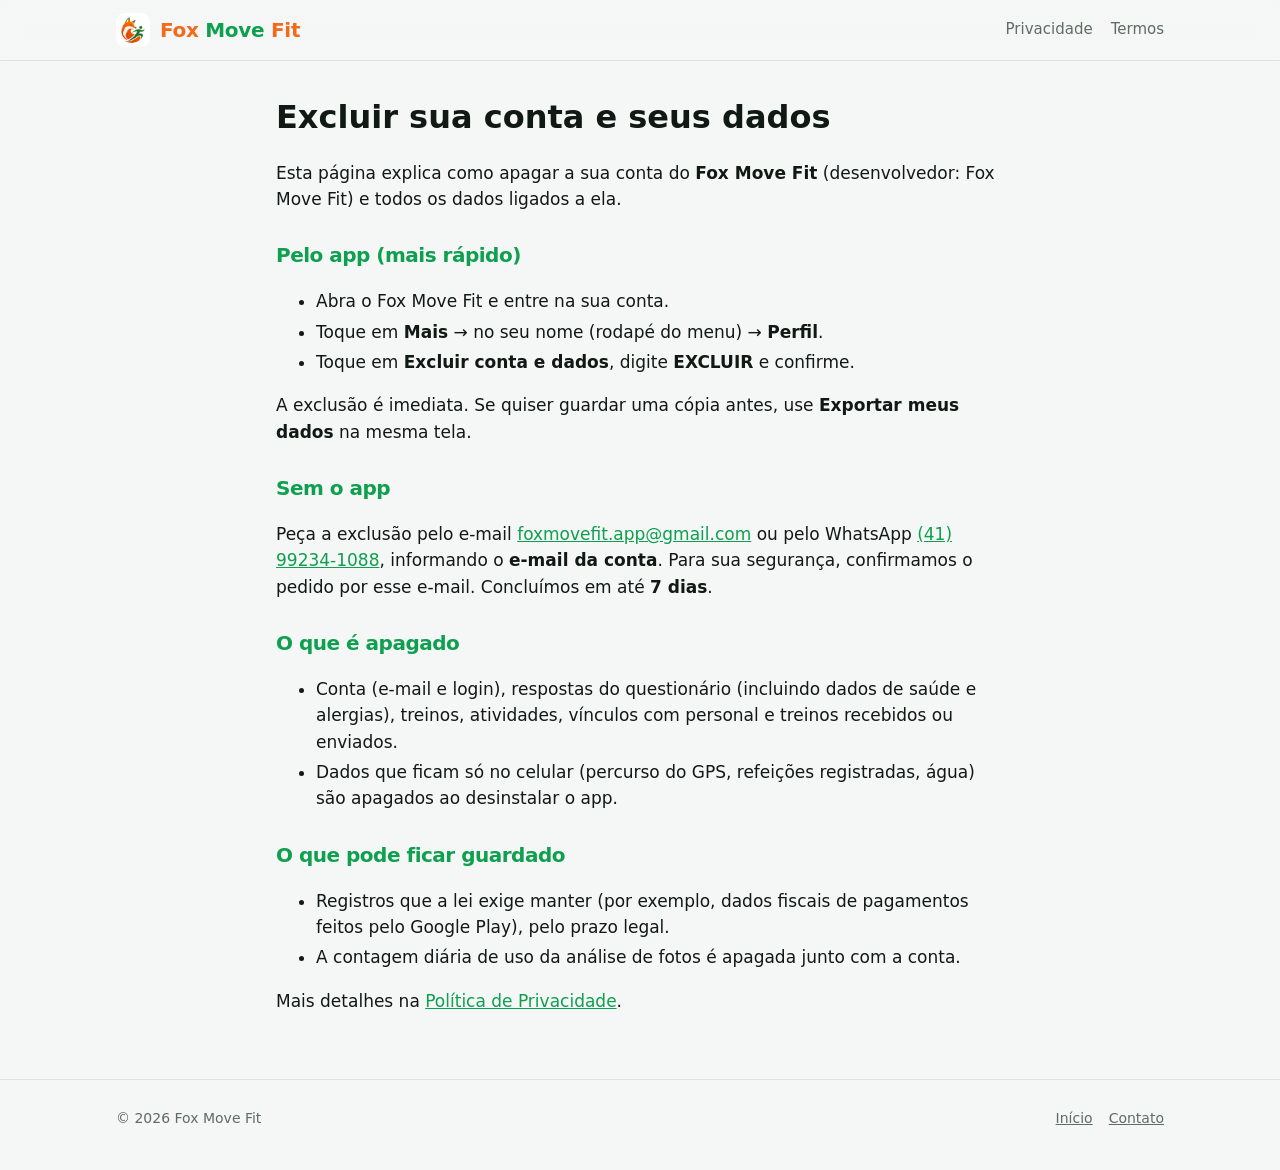
==== excluir-conta/index.html @ 61786fae "Página de exclusão de conta (exigida pela Play Store) Co-Authored-By: Claude Opus 5.5 <noreply@anthr" ====
<!doctype html>
<html lang="pt-BR"><head><meta charset="utf-8"><meta name="viewport" content="width=device-width,initial-scale=1">
<title>Fox Move Fit · Excluir conta e dados</title><link rel="icon" href="/favicon.png"><link rel="stylesheet" href="/estilo.css"></head>
<body>
<header class="top"><div class="wrap"><a class="brand" href="/"><img src="/img/icone-192.png" alt=""><span><span class="fox">Fox</span> <span class="move">Move</span> <span class="fit">Fit</span></span></a>
<nav class="links"><a href="/privacidade/">Privacidade</a><a href="/termos/">Termos</a></nav></div></header>
<main class="doc">
<h1>Excluir sua conta e seus dados</h1>
<p>Esta página explica como apagar a sua conta do <strong>Fox Move Fit</strong> (desenvolvedor: Fox Move Fit) e todos os dados ligados a ela.</p>

<h2>Pelo app (mais rápido)</h2>
<ul>
<li>Abra o Fox Move Fit e entre na sua conta.</li>
<li>Toque em <strong>Mais</strong> → no seu nome (rodapé do menu) → <strong>Perfil</strong>.</li>
<li>Toque em <strong>Excluir conta e dados</strong>, digite <strong>EXCLUIR</strong> e confirme.</li>
</ul>
<p>A exclusão é imediata. Se quiser guardar uma cópia antes, use <strong>Exportar meus dados</strong> na mesma tela.</p>

<h2>Sem o app</h2>
<p>Peça a exclusão pelo e-mail <a href="mailto:foxmovefit.app@gmail.com?subject=Excluir%20minha%20conta">foxmovefit.app@gmail.com</a>
ou pelo WhatsApp <a href="https://wa.me/5541992341088?text=Quero%20excluir%20minha%20conta%20do%20Fox%20Move%20Fit" target="_blank" rel="noopener">(41) 99234-1088</a>,
informando o <strong>e-mail da conta</strong>. Para sua segurança, confirmamos o pedido por esse e-mail. Concluímos em até <strong>7 dias</strong>.</p>

<h2>O que é apagado</h2>
<ul>
<li>Conta (e-mail e login), respostas do questionário (incluindo dados de saúde e alergias), treinos, atividades, vínculos com personal e treinos recebidos ou enviados.</li>
<li>Dados que ficam só no celular (percurso do GPS, refeições registradas, água) são apagados ao desinstalar o app.</li>
</ul>

<h2>O que pode ficar guardado</h2>
<ul>
<li>Registros que a lei exige manter (por exemplo, dados fiscais de pagamentos feitos pelo Google Play), pelo prazo legal.</li>
<li>A contagem diária de uso da análise de fotos é apagada junto com a conta.</li>
</ul>
<p>Mais detalhes na <a href="/privacidade/">Política de Privacidade</a>.</p>
</main>
<footer><div class="wrap"><span>© 2026 Fox Move Fit</span><span class="links"><a href="/">Início</a><a href="mailto:foxmovefit.app@gmail.com">Contato</a></span></div></footer>
</body></html>
---- estilo.css ----
:root {
  --bg: #f5f7f6; --surface: #ffffff; --line: #dde3e0; --text: #111915; --muted: #5f6b65;
  --green: #0e9f4f; --orange: #f26a1b; --on-orange: #ffffff; --soft: #fff1e6;
}
@media (prefers-color-scheme: dark) {
  :root { --bg: #0b0d0c; --surface: #151817; --line: #2a2f2d; --text: #f3f5f4; --muted: #9da5a1;
    --green: #41ee92; --orange: #ff8a3d; --on-orange: #1a0d03; --soft: #1d1611; }
}
* { box-sizing: border-box; }
html { scroll-behavior: smooth; }
body { margin: 0; background: var(--bg); color: var(--text); font: 17px/1.55 system-ui, -apple-system, "Segoe UI", Roboto, sans-serif; }
a { color: var(--green); }
img { max-width: 100%; display: block; }
.wrap { max-width: 1080px; margin: 0 auto; padding: 0 16px; }

header.top { position: sticky; top: 0; z-index: 5; background: color-mix(in srgb, var(--bg) 88%, transparent); backdrop-filter: blur(8px); border-bottom: 1px solid var(--line); }
header.top .wrap { display: flex; align-items: center; gap: 12px; height: 60px; }
.brand { display: flex; align-items: center; gap: 10px; text-decoration: none; color: var(--text); font-weight: 900; font-size: 20px; letter-spacing: -.3px; }
.brand img { width: 34px; height: 34px; border-radius: 9px; background: #fff; }
.brand .fox, .brand .fit { color: var(--orange); } .brand .move { color: var(--green); }
nav.links { margin-left: auto; display: flex; gap: 18px; font-size: 15px; }
nav.links a { color: var(--muted); text-decoration: none; }
nav.links a:hover { color: var(--text); }
@media (max-width: 640px) { nav.links .opt { display: none; } }

.btn { display: inline-flex; align-items: center; gap: 8px; padding: 14px 22px; border-radius: 14px; font-weight: 800; text-decoration: none; }
.btn.primary { background: var(--orange); color: var(--on-orange); }
.btn.ghost { border: 1px solid var(--line); color: var(--text); }

.hero { padding: 56px 0 40px; }
.hero .wrap { display: grid; grid-template-columns: 1.1fr .9fr; gap: 32px; align-items: center; }
.hero h1 { font-size: clamp(34px, 6vw, 56px); line-height: 1.05; margin: 0 0 16px; letter-spacing: -1px; }
.hero h1 em { font-style: normal; color: var(--green); }
.hero p.lead { color: var(--muted); font-size: 19px; margin: 0 0 24px; }
.hero .ctas { display: flex; flex-wrap: wrap; gap: 12px; }
.hero .note { margin-top: 12px; font-size: 13px; color: var(--muted); }
.hero .art { position: relative; }
.hero .art .fox { width: 70%; margin: 0 auto; border-radius: 28px; background: #fff; padding: 18px; box-shadow: 0 20px 60px rgba(242,106,27,.18); }
@media (max-width: 800px) { .hero .wrap { grid-template-columns: 1fr; } .hero .art { order: -1; } .hero .art .fox { width: 46%; } }

section { padding: 48px 0; }
h2 { font-size: clamp(26px, 4vw, 36px); margin: 0 0 8px; letter-spacing: -.5px; }
.sub { color: var(--muted); margin: 0 0 28px; }
.grid { display: grid; grid-template-columns: repeat(3, 1fr); gap: 14px; }
@media (max-width: 860px) { .grid { grid-template-columns: repeat(2, 1fr); } }
@media (max-width: 560px) { .grid { grid-template-columns: 1fr; } }
.card { background: var(--surface); border: 1px solid var(--line); border-radius: 18px; padding: 20px; }
.card .ico { font-size: 26px; }
.card h3 { margin: 8px 0 4px; font-size: 18px; }
.card p { margin: 0; color: var(--muted); font-size: 15px; }

.shots { display: grid; grid-template-columns: repeat(4, 1fr); gap: 14px; }
.shots img { border-radius: 22px; border: 1px solid var(--line); box-shadow: 0 10px 30px rgba(0,0,0,.08); }
@media (max-width: 760px) { .shots { grid-template-columns: repeat(4, 70%); overflow-x: auto; scroll-snap-type: x mandatory; padding-bottom: 8px; } .shots img { scroll-snap-align: start; } }

.band { background: var(--soft); border-top: 1px solid var(--line); border-bottom: 1px solid var(--line); }
.band .wrap { display: grid; grid-template-columns: 1fr 1fr; gap: 28px; align-items: center; }
@media (max-width: 760px) { .band .wrap { grid-template-columns: 1fr; } }
.big { font-size: 44px; font-weight: 900; color: var(--orange); line-height: 1; }
ul.ticks { list-style: none; padding: 0; margin: 0; }
ul.ticks li { padding: 6px 0 6px 28px; position: relative; }
ul.ticks li::before { content: "✓"; position: absolute; left: 0; color: var(--green); font-weight: 900; }

details { background: var(--surface); border: 1px solid var(--line); border-radius: 14px; padding: 14px 18px; margin-bottom: 10px; }
details summary { font-weight: 700; cursor: pointer; }
details p { color: var(--muted); margin: 10px 0 0; }

footer { border-top: 1px solid var(--line); padding: 28px 0 40px; color: var(--muted); font-size: 14px; }
footer .wrap { display: flex; flex-wrap: wrap; gap: 12px 24px; align-items: center; }
footer .links { display: flex; flex-wrap: wrap; gap: 16px; margin-left: auto; }
footer a { color: var(--muted); }

/* Páginas de texto (privacidade, termos) */
.doc { max-width: 760px; margin: 0 auto; padding: 32px 16px 48px; }
.doc h1 { font-size: 32px; margin: 0 0 4px; }
.doc h2 { font-size: 20px; margin: 28px 0 8px; color: var(--green); }
.doc li { margin: 4px 0; }
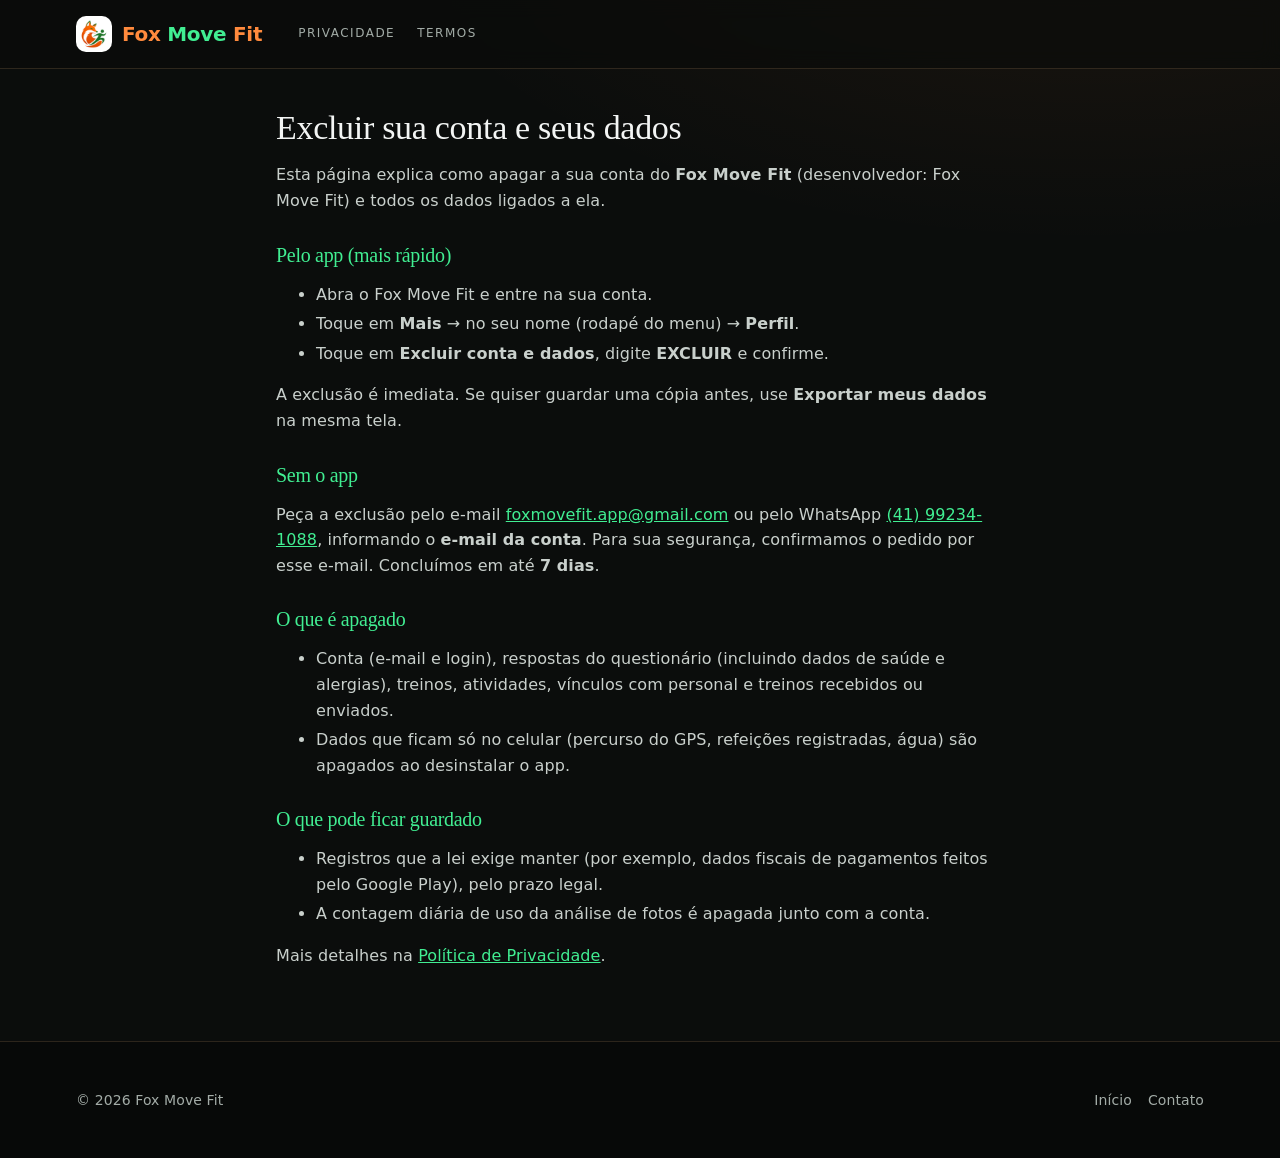
==== commit 963ad58b: "Versão no link do CSS para evitar cache antigo Co-Authored-By: Claude Opus 5.5 <noreply@anthropic.co" ====
--- a/excluir-conta/index.html
+++ b/excluir-conta/index.html
@@ -1,6 +1,6 @@
 <!doctype html>
 <html lang="pt-BR"><head><meta charset="utf-8"><meta name="viewport" content="width=device-width,initial-scale=1">
-<title>Fox Move Fit · Excluir conta e dados</title><link rel="icon" href="/favicon.png"><link rel="stylesheet" href="/estilo.css"></head>
+<title>Fox Move Fit · Excluir conta e dados</title><link rel="icon" href="/favicon.png"><link rel="stylesheet" href="/estilo.css?v=202611101858"></head>
 <body>
 <header class="top"><div class="wrap"><a class="brand" href="/"><img src="/img/icone-192.png" alt=""><span><span class="fox">Fox</span> <span class="move">Move</span> <span class="fit">Fit</span></span></a>
 <nav class="links"><a href="/privacidade/">Privacidade</a><a href="/termos/">Termos</a></nav></div></header>
--- a/estilo.css
+++ b/estilo.css
@@ -1,77 +1,231 @@
+/* Fox Move Fit — site escuro com o laranja da raposa (ação) e o verde (progresso). */
 :root {
-  --bg: #f5f7f6; --surface: #ffffff; --line: #dde3e0; --text: #111915; --muted: #5f6b65;
-  --green: #0e9f4f; --orange: #f26a1b; --on-orange: #ffffff; --soft: #fff1e6;
-}
-@media (prefers-color-scheme: dark) {
-  :root { --bg: #0b0d0c; --surface: #151817; --line: #2a2f2d; --text: #f3f5f4; --muted: #9da5a1;
-    --green: #41ee92; --orange: #ff8a3d; --on-orange: #1a0d03; --soft: #1d1611; }
+  --bg: #0b0d0c; --bg2: #111513; --surface: #161a18; --surface2: #1d2220; --line: #2a302d;
+  --text: #f3f5f4; --muted: #a3aca7; --orange: #ff8a3d; --orange2: #f26a1b; --green: #41ee92; --green2: #0e9f4f;
 }
 * { box-sizing: border-box; }
 html { scroll-behavior: smooth; }
-body { margin: 0; background: var(--bg); color: var(--text); font: 17px/1.55 system-ui, -apple-system, "Segoe UI", Roboto, sans-serif; }
+html, body { overflow-x: clip; }
+body { margin: 0; background: var(--bg); color: var(--text); font: 16px/1.6 "Poppins", system-ui, -apple-system, "Segoe UI", Roboto, sans-serif; }
 a { color: var(--green); }
 img { max-width: 100%; display: block; }
-.wrap { max-width: 1080px; margin: 0 auto; padding: 0 16px; }
-
-header.top { position: sticky; top: 0; z-index: 5; background: color-mix(in srgb, var(--bg) 88%, transparent); backdrop-filter: blur(8px); border-bottom: 1px solid var(--line); }
-header.top .wrap { display: flex; align-items: center; gap: 12px; height: 60px; }
-.brand { display: flex; align-items: center; gap: 10px; text-decoration: none; color: var(--text); font-weight: 900; font-size: 20px; letter-spacing: -.3px; }
-.brand img { width: 34px; height: 34px; border-radius: 9px; background: #fff; }
+.wrap { max-width: 1160px; margin: 0 auto; padding: 0 16px; }
+.eyebrow { color: var(--green); font-size: 12px; font-weight: 700; letter-spacing: 2.5px; text-transform: uppercase; }
+.accent { background: linear-gradient(90deg, var(--orange), #ffb36b); -webkit-background-clip: text; background-clip: text; color: transparent; }
+.green { color: var(--green); }
+h1, h2, h3 { line-height: 1.1; margin: 0; letter-spacing: -.5px; }
+h2 { font-size: clamp(26px, 4vw, 38px); font-weight: 800; }
+.sub { color: var(--muted); margin: 8px 0 0; }
+
+/* Cabeçalho */
+header.top { position: sticky; top: 0; z-index: 10; background: rgba(11, 13, 12, .82); backdrop-filter: blur(10px); border-bottom: 1px solid rgba(255,255,255,.06); }
+header.top .wrap { display: flex; align-items: center; gap: 24px; height: 68px; }
+.brand { display: flex; align-items: center; gap: 10px; text-decoration: none; color: var(--text); font-weight: 800; font-size: 20px; letter-spacing: -.3px; }
+.brand img { width: 36px; height: 36px; border-radius: 10px; background: #fff; }
 .brand .fox, .brand .fit { color: var(--orange); } .brand .move { color: var(--green); }
-nav.links { margin-left: auto; display: flex; gap: 18px; font-size: 15px; }
+nav.links { display: flex; gap: 22px; font-size: 14px; margin-left: 12px; }
 nav.links a { color: var(--muted); text-decoration: none; }
 nav.links a:hover { color: var(--text); }
-@media (max-width: 640px) { nav.links .opt { display: none; } }
-
-.btn { display: inline-flex; align-items: center; gap: 8px; padding: 14px 22px; border-radius: 14px; font-weight: 800; text-decoration: none; }
-.btn.primary { background: var(--orange); color: var(--on-orange); }
-.btn.ghost { border: 1px solid var(--line); color: var(--text); }
-
-.hero { padding: 56px 0 40px; }
-.hero .wrap { display: grid; grid-template-columns: 1.1fr .9fr; gap: 32px; align-items: center; }
-.hero h1 { font-size: clamp(34px, 6vw, 56px); line-height: 1.05; margin: 0 0 16px; letter-spacing: -1px; }
-.hero h1 em { font-style: normal; color: var(--green); }
-.hero p.lead { color: var(--muted); font-size: 19px; margin: 0 0 24px; }
+header.top .cta { margin-left: auto; }
+@media (max-width: 820px) { nav.links { display: none; } }
+
+/* Botões */
+.btn { display: inline-flex; align-items: center; gap: 8px; padding: 13px 22px; border-radius: 12px; font-weight: 700; font-size: 15px; text-decoration: none; transition: transform .15s, filter .15s; }
+.btn:hover { transform: translateY(-1px); filter: brightness(1.06); }
+.btn.primary { background: linear-gradient(135deg, var(--orange), var(--orange2)); color: #1a0d03; box-shadow: 0 10px 30px rgba(255, 138, 61, .25); }
+.btn.ghost { border: 1px solid var(--line); color: var(--text); background: rgba(255,255,255,.03); }
+.btn.small { padding: 9px 16px; font-size: 14px; }
+
+/* Topo com foto */
+.hero { position: relative; min-height: 640px; display: flex; align-items: center; overflow: hidden; }
+.hero .bg { position: absolute; inset: 0; background: url(/img/hero.webp) center 30% / cover no-repeat; }
+.hero .bg::after { content: ""; position: absolute; inset: 0; background: linear-gradient(90deg, rgba(11,13,12,.97) 0%, rgba(11,13,12,.85) 40%, rgba(11,13,12,.35) 75%, rgba(11,13,12,.6) 100%), linear-gradient(0deg, var(--bg) 0%, transparent 30%); }
+.hero .wrap { position: relative; display: grid; grid-template-columns: 1.25fr .75fr; gap: 32px; align-items: center; padding: 72px 16px; }
+.hero h1 { font-size: clamp(40px, 6.4vw, 72px); font-weight: 800; letter-spacing: -1.5px; margin: 14px 0 18px; }
+.hero p.lead { color: #c9d0cc; font-size: 18px; max-width: 520px; margin: 0 0 28px; }
 .hero .ctas { display: flex; flex-wrap: wrap; gap: 12px; }
-.hero .note { margin-top: 12px; font-size: 13px; color: var(--muted); }
-.hero .art { position: relative; }
-.hero .art .fox { width: 70%; margin: 0 auto; border-radius: 28px; background: #fff; padding: 18px; box-shadow: 0 20px 60px rgba(242,106,27,.18); }
-@media (max-width: 800px) { .hero .wrap { grid-template-columns: 1fr; } .hero .art { order: -1; } .hero .art .fox { width: 46%; } }
-
-section { padding: 48px 0; }
-h2 { font-size: clamp(26px, 4vw, 36px); margin: 0 0 8px; letter-spacing: -.5px; }
-.sub { color: var(--muted); margin: 0 0 28px; }
-.grid { display: grid; grid-template-columns: repeat(3, 1fr); gap: 14px; }
-@media (max-width: 860px) { .grid { grid-template-columns: repeat(2, 1fr); } }
-@media (max-width: 560px) { .grid { grid-template-columns: 1fr; } }
-.card { background: var(--surface); border: 1px solid var(--line); border-radius: 18px; padding: 20px; }
-.card .ico { font-size: 26px; }
-.card h3 { margin: 8px 0 4px; font-size: 18px; }
-.card p { margin: 0; color: var(--muted); font-size: 15px; }
-
-.shots { display: grid; grid-template-columns: repeat(4, 1fr); gap: 14px; }
-.shots img { border-radius: 22px; border: 1px solid var(--line); box-shadow: 0 10px 30px rgba(0,0,0,.08); }
-@media (max-width: 760px) { .shots { grid-template-columns: repeat(4, 70%); overflow-x: auto; scroll-snap-type: x mandatory; padding-bottom: 8px; } .shots img { scroll-snap-align: start; } }
-
-.band { background: var(--soft); border-top: 1px solid var(--line); border-bottom: 1px solid var(--line); }
-.band .wrap { display: grid; grid-template-columns: 1fr 1fr; gap: 28px; align-items: center; }
-@media (max-width: 760px) { .band .wrap { grid-template-columns: 1fr; } }
-.big { font-size: 44px; font-weight: 900; color: var(--orange); line-height: 1; }
-ul.ticks { list-style: none; padding: 0; margin: 0; }
-ul.ticks li { padding: 6px 0 6px 28px; position: relative; }
-ul.ticks li::before { content: "✓"; position: absolute; left: 0; color: var(--green); font-weight: 900; }
-
-details { background: var(--surface); border: 1px solid var(--line); border-radius: 14px; padding: 14px 18px; margin-bottom: 10px; }
-details summary { font-weight: 700; cursor: pointer; }
+.stats { display: flex; flex-wrap: wrap; gap: 32px; margin-top: 40px; }
+.stats b { display: block; font-size: 28px; font-weight: 800; }
+.stats span { color: var(--muted); font-size: 13px; }
+.pillars { display: grid; gap: 22px; justify-self: end; }
+.pillar { display: flex; gap: 14px; align-items: center; }
+.pillar i { width: 46px; height: 46px; border-radius: 14px; display: grid; place-items: center; font-style: normal; font-size: 22px; background: rgba(65, 238, 146, .1); border: 1px solid rgba(65, 238, 146, .25); }
+.pillar b { display: block; letter-spacing: 1.5px; font-size: 14px; }
+.pillar span { color: var(--muted); font-size: 13px; }
+@media (max-width: 860px) { .hero .wrap { grid-template-columns: 1fr; } .pillars { justify-self: start; grid-template-columns: repeat(3, auto); gap: 18px; } .pillar i { width: 40px; height: 40px; } .hero { min-height: 0; } }
+@media (max-width: 520px) { .pillars { grid-template-columns: 1fr; } }
+
+section { padding: 72px 0; }
+.head { display: flex; align-items: end; justify-content: space-between; gap: 16px; margin-bottom: 28px; }
+.head a { color: var(--green); text-decoration: none; font-weight: 600; font-size: 14px; white-space: nowrap; }
+
+/* Programas */
+.programs { display: grid; grid-template-columns: repeat(4, 1fr); gap: 16px; }
+@media (max-width: 960px) { .programs { grid-template-columns: repeat(2, 1fr); } }
+@media (max-width: 520px) { .programs { grid-template-columns: 1fr; } }
+.program { position: relative; border-radius: 20px; overflow: hidden; min-height: 300px; display: flex; flex-direction: column; justify-content: space-between; padding: 20px; border: 1px solid var(--line); background: var(--surface) center / cover no-repeat; isolation: isolate; }
+.program::before { content: ""; position: absolute; inset: 0; z-index: -1; background: linear-gradient(180deg, rgba(11,13,12,.92) 0%, rgba(11,13,12,.55) 45%, rgba(11,13,12,.15) 100%); }
+.program .ico { font-size: 24px; }
+.program h3 { font-size: 21px; margin-top: 8px; }
+.program p { color: #c9d0cc; font-size: 13px; margin: 6px 0 0; max-width: 220px; }
+.program .tag { align-self: flex-start; font-size: 12px; font-weight: 700; padding: 6px 12px; border-radius: 999px; background: rgba(0,0,0,.55); border: 1px solid rgba(255,255,255,.18); color: var(--text); }
+
+/* Objetivos */
+.goals { background: var(--bg2); border-top: 1px solid var(--line); border-bottom: 1px solid var(--line); }
+.goal-row { display: grid; grid-template-columns: repeat(8, 1fr); gap: 12px; }
+@media (max-width: 860px) { .goal-row { grid-template-columns: repeat(4, 1fr); } }
+.goal { text-align: center; font-size: 13px; color: var(--muted); }
+.goal i { display: grid; place-items: center; width: 64px; height: 64px; margin: 0 auto 8px; border-radius: 50%; font-style: normal; font-size: 26px; background: var(--surface); border: 1px solid var(--line); }
+
+/* App */
+.app .wrap { display: grid; grid-template-columns: 1fr 1fr; gap: 48px; align-items: center; }
+@media (max-width: 860px) { .app .wrap { grid-template-columns: 1fr; } }
+.phones { position: relative; height: 560px; }
+.phone { position: absolute; width: 250px; border-radius: 34px; padding: 9px; background: #050606; border: 1px solid #2f3633; box-shadow: 0 30px 80px rgba(0,0,0,.55); }
+.phone img { border-radius: 26px; }
+.phone.a { left: 4%; top: 0; transform: rotate(-6deg); }
+.phone.b { left: 42%; top: 70px; transform: rotate(5deg); }
+.glow { position: absolute; width: min(380px, 90%); aspect-ratio: 1; left: 15%; top: 90px; border-radius: 50%; background: radial-gradient(circle, rgba(65,238,146,.22), transparent 65%); filter: blur(10px); }
+@media (max-width: 520px) { .phones { height: 430px; } .phone { width: 190px; } .phone.b { left: 38%; } }
+.features { display: grid; grid-template-columns: repeat(2, 1fr); gap: 14px; margin: 26px 0; }
+.feature { display: flex; gap: 12px; align-items: flex-start; font-size: 14px; color: var(--muted); }
+.feature b { color: var(--text); display: block; font-size: 15px; }
+.feature i { font-style: normal; font-size: 20px; }
+.store { display: inline-flex; align-items: center; gap: 12px; padding: 10px 18px; border-radius: 12px; border: 1px solid var(--line); background: #000; color: var(--text); text-decoration: none; }
+.store small { display: block; font-size: 11px; color: var(--muted); }
+.store b { font-size: 17px; }
+
+/* Receitas */
+.recipes { display: grid; grid-template-columns: repeat(4, 1fr); gap: 14px; }
+@media (max-width: 760px) { .recipes { grid-template-columns: repeat(2, 1fr); } }
+.recipe { border-radius: 18px; overflow: hidden; border: 1px solid var(--line); background: var(--surface); }
+.recipe img { aspect-ratio: 1; object-fit: cover; width: 100%; }
+.recipe span { display: block; padding: 10px 14px; font-size: 14px; font-weight: 600; }
+
+/* Personal */
+.band { background: radial-gradient(800px 300px at 80% 0%, rgba(255,138,61,.14), transparent), var(--bg2); border-top: 1px solid var(--line); border-bottom: 1px solid var(--line); }
+.band .wrap { display: grid; grid-template-columns: 1.1fr .9fr; gap: 32px; align-items: center; }
+@media (max-width: 860px) { .band .wrap { grid-template-columns: 1fr; } }
+.big { font-size: 64px; font-weight: 800; line-height: 1; }
+.card { background: var(--surface); border: 1px solid var(--line); border-radius: 20px; padding: 26px; }
+ul.ticks { list-style: none; padding: 0; margin: 18px 0 0; }
+ul.ticks li { padding: 6px 0 6px 30px; position: relative; color: #c9d0cc; }
+ul.ticks li::before { content: "✓"; position: absolute; left: 0; color: var(--green); font-weight: 800; }
+
+/* Como funciona */
+.steps { display: grid; grid-template-columns: repeat(3, 1fr); gap: 16px; counter-reset: s; }
+@media (max-width: 760px) { .steps { grid-template-columns: 1fr; } }
+.step { background: var(--surface); border: 1px solid var(--line); border-radius: 20px; padding: 24px; }
+.step::before { counter-increment: s; content: counter(s); display: grid; place-items: center; width: 40px; height: 40px; border-radius: 12px; background: rgba(255,138,61,.14); color: var(--orange); font-weight: 800; margin-bottom: 14px; }
+.step h3 { font-size: 18px; }
+.step p { color: var(--muted); margin: 6px 0 0; font-size: 14px; }
+
+/* Comunidade */
+.join { margin: 0 auto; max-width: 1160px; border-radius: 24px; overflow: hidden; display: grid; grid-template-columns: 300px 1fr; border: 1px solid var(--line); background: var(--surface); }
+.join .pic { background: url(/img/p-corrida.webp) center / cover; min-height: 200px; }
+.join .txt { padding: 32px; display: flex; flex-wrap: wrap; align-items: center; justify-content: space-between; gap: 18px; }
+@media (max-width: 760px) { .join { grid-template-columns: 1fr; margin: 0 16px; } }
+
+/* Dúvidas */
+details { background: var(--surface); border: 1px solid var(--line); border-radius: 14px; padding: 16px 20px; margin-bottom: 10px; }
+details summary { font-weight: 600; cursor: pointer; }
 details p { color: var(--muted); margin: 10px 0 0; }
 
-footer { border-top: 1px solid var(--line); padding: 28px 0 40px; color: var(--muted); font-size: 14px; }
+footer { border-top: 1px solid var(--line); padding: 44px 0; color: var(--muted); font-size: 14px; background: #080a09; }
+footer .cols { display: grid; grid-template-columns: 1.4fr 1fr 1fr 1fr; gap: 24px; }
+@media (max-width: 760px) { footer .cols { grid-template-columns: 1fr 1fr; } }
+footer h4 { color: var(--text); margin: 0 0 10px; font-size: 14px; }
+footer a { color: var(--muted); text-decoration: none; display: block; padding: 3px 0; }
+footer a:hover { color: var(--text); }
+footer .legal { margin-top: 32px; font-size: 12px; }
+
+/* Páginas de texto (privacidade, termos, excluir conta) */
+.doc { max-width: 760px; margin: 0 auto; padding: 40px 16px 56px; }
+.doc h1 { font-size: 34px; margin: 0 0 6px; }
+.doc h2 { font-size: 20px; margin: 30px 0 8px; color: var(--green); }
+.doc p, .doc li { color: #c9d0cc; }
+.doc li { margin: 4px 0; }
 footer .wrap { display: flex; flex-wrap: wrap; gap: 12px 24px; align-items: center; }
-footer .links { display: flex; flex-wrap: wrap; gap: 16px; margin-left: auto; }
-footer a { color: var(--muted); }
-
-/* Páginas de texto (privacidade, termos) */
-.doc { max-width: 760px; margin: 0 auto; padding: 32px 16px 48px; }
-.doc h1 { font-size: 32px; margin: 0 0 4px; }
-.doc h2 { font-size: 20px; margin: 28px 0 8px; color: var(--green); }
-.doc li { margin: 4px 0; }
+footer .wrap .links { display: flex; gap: 16px; margin-left: auto; }
+footer .wrap .links a { display: inline; }
+
+/* Seções lado a lado (corrida e dieta) */
+.split .wrap { display: grid; grid-template-columns: 1fr 1fr; gap: 48px; align-items: center; }
+@media (max-width: 860px) { .split .wrap { grid-template-columns: 1fr; } }
+.diet { background: var(--bg2); border-top: 1px solid var(--line); border-bottom: 1px solid var(--line); }
+.diet .recipes { grid-template-columns: repeat(2, 1fr); }
+.media.run { position: relative; }
+.media.run img { border-radius: 24px; width: 100%; aspect-ratio: 1; object-fit: cover; border: 1px solid var(--line); }
+.runcard { position: absolute; right: -12px; bottom: -24px; width: 260px; padding: 18px; border-radius: 20px; background: rgba(17,21,19,.92); border: 1px solid var(--line); backdrop-filter: blur(8px); box-shadow: 0 20px 50px rgba(0,0,0,.5); }
+@media (max-width: 520px) { .runcard { right: 8px; width: 220px; } }
+.runbig { font-size: 40px; font-weight: 800; margin-top: 4px; } .runbig small { font-size: 16px; color: var(--muted); }
+.runrow { display: flex; justify-content: space-between; margin-top: 8px; } .runrow b { display: block; } .runrow span { font-size: 11px; color: var(--muted); }
+.route { width: 100%; margin-top: 10px; }
+.macro { margin-top: 22px; padding: 20px; }
+.macrotop { display: flex; justify-content: space-between; align-items: center; } .macrotop b { font-size: 28px; } .macrotop span { color: var(--muted); }
+.pill { font-size: 12px; padding: 4px 10px; border-radius: 999px; background: rgba(65,238,146,.12); color: var(--green) !important; }
+.bars { display: grid; gap: 10px; margin-top: 14px; }
+.bars div { display: grid; grid-template-columns: 96px 1fr 52px; align-items: center; gap: 10px; font-size: 13px; color: var(--muted); }
+.bars i { height: 8px; border-radius: 99px; background: linear-gradient(90deg, var(--c) var(--v), var(--surface2) var(--v)); }
+.bars small { text-align: right; color: var(--text); }
+
+/* ===== Modo luxury: serifa elegante, linhas finas, mais respiro, brilho âmbar ===== */
+:root { --gold: #e9b27a; --line: rgba(233, 178, 122, .16); --surface: #121514; --bg2: #0e1110; }
+body { font-family: "Inter", system-ui, sans-serif; font-weight: 300; letter-spacing: .1px;
+  background: radial-gradient(1200px 600px at 85% -10%, rgba(255,138,61,.08), transparent 60%), var(--bg); }
+h1, h2, h3, .big, .runbig, .stats b, .macrotop b { font-family: "Playfair Display", Georgia, serif; font-weight: 500; letter-spacing: -.3px; }
+h2 { font-size: clamp(30px, 4.4vw, 46px); }
+.accent { font-style: italic; background: linear-gradient(90deg, #ffb36b, var(--gold) 55%, #fff1df); -webkit-background-clip: text; background-clip: text; }
+.eyebrow { color: var(--gold); font-weight: 500; letter-spacing: 4px; font-size: 11px; }
+.eyebrow::before { content: ""; display: inline-block; width: 28px; height: 1px; background: var(--gold); vertical-align: middle; margin-right: 12px; }
+section { padding: 104px 0; }
+.sub, .hero p.lead { font-weight: 300; }
+.btn { border-radius: 999px; font-weight: 500; letter-spacing: 1.5px; text-transform: uppercase; font-size: 12.5px; padding: 15px 28px; }
+.btn.primary { background: linear-gradient(135deg, #ffb36b, var(--orange2)); color: #160a02; box-shadow: 0 12px 40px rgba(255,138,61,.28); }
+.btn.ghost { border-color: rgba(233,178,122,.4); background: transparent; }
+.btn.small { padding: 10px 20px; }
+header.top { background: rgba(10,12,11,.7); border-bottom: 1px solid var(--line); }
+nav.links a { letter-spacing: 1.5px; text-transform: uppercase; font-size: 12px; }
+.hero { min-height: 760px; }
+.hero h1 { font-size: clamp(46px, 7vw, 86px); font-weight: 500; letter-spacing: -1px; }
+.hero .bg { transform: scale(1.04); filter: saturate(.85) contrast(1.05); }
+.hero .bg::after { background: linear-gradient(90deg, rgba(10,12,11,.98) 0%, rgba(10,12,11,.88) 42%, rgba(10,12,11,.45) 75%, rgba(10,12,11,.7) 100%), linear-gradient(0deg, var(--bg) 0%, transparent 35%); }
+.stats { gap: 0; } .stats > div { padding: 0 28px; border-left: 1px solid var(--line); } .stats > div:first-child { padding-left: 0; border-left: 0; }
+.stats b { font-size: 38px; color: var(--gold); }
+.stats span { letter-spacing: 1px; text-transform: uppercase; font-size: 11px; }
+.pillar i { border-radius: 50%; background: transparent; border-color: rgba(233,178,122,.35); }
+.pillar b { font-weight: 500; letter-spacing: 3px; font-size: 12px; color: var(--gold); }
+.program, .recipe, .card, .step, details, .join, .runcard, .phone { border-color: var(--line); }
+.program { min-height: 360px; border-radius: 4px; }
+.program h3 { font-size: 24px; }
+.program .tag { background: transparent; border-color: rgba(233,178,122,.45); letter-spacing: 1.5px; text-transform: uppercase; font-size: 10.5px; font-weight: 500; }
+.recipe, .card, .step, details, .join { border-radius: 6px; }
+.recipe span { font-weight: 400; letter-spacing: .3px; }
+.goal i { background: transparent; border-color: rgba(233,178,122,.3); }
+.goal { letter-spacing: 1px; text-transform: uppercase; font-size: 11px; }
+.step::before { border-radius: 50%; background: transparent; border: 1px solid rgba(233,178,122,.5); color: var(--gold); font-family: "Playfair Display", serif; }
+ul.ticks li::before { content: "—"; color: var(--gold); }
+.big { font-size: 84px; }
+details summary { font-weight: 400; }
+footer { background: #070908; }
+footer h4 { letter-spacing: 2px; text-transform: uppercase; font-size: 11px; color: var(--gold); font-weight: 500; }
+.store { border-radius: 999px; border-color: rgba(233,178,122,.4); }
+
+/* Foto do topo em alta resolução (pessoa à direita, texto à esquerda) */
+.hero .bg { background-image: url(/img/hero-lux.webp); background-position: 70% center; transform: none; filter: none; }
+.hero .bg::after { background: linear-gradient(90deg, rgba(10,12,11,.92) 0%, rgba(10,12,11,.7) 38%, rgba(10,12,11,.1) 65%, rgba(10,12,11,0) 100%), linear-gradient(0deg, var(--bg) 0%, transparent 28%); }
+@media (max-width: 860px) {
+  .hero .bg { background-image: url(/img/hero-lux-m.webp); background-position: 78% center; }
+  .hero .bg::after { background: linear-gradient(0deg, rgba(10,12,11,.97) 35%, rgba(10,12,11,.55) 70%, rgba(10,12,11,.35) 100%); }
+}
+
+/* Foto limpa: os pilares saem do topo; no celular a foto aparece em cima do texto */
+.hero .pillars { display: none; }
+.hero .wrap { grid-template-columns: 1fr; }
+@media (max-width: 860px) {
+  .hero .bg { background-size: auto 340px; background-position: 72% top; background-repeat: no-repeat; background-color: var(--bg); }
+  .hero .bg::after { background: linear-gradient(180deg, rgba(10,12,11,0) 0px, rgba(10,12,11,.15) 200px, var(--bg) 340px); }
+  .hero .wrap { padding-top: 250px; }
+}
+.hero .wrap { width: 100%; }
+.hero .wrap > div:first-child { max-width: 600px; }
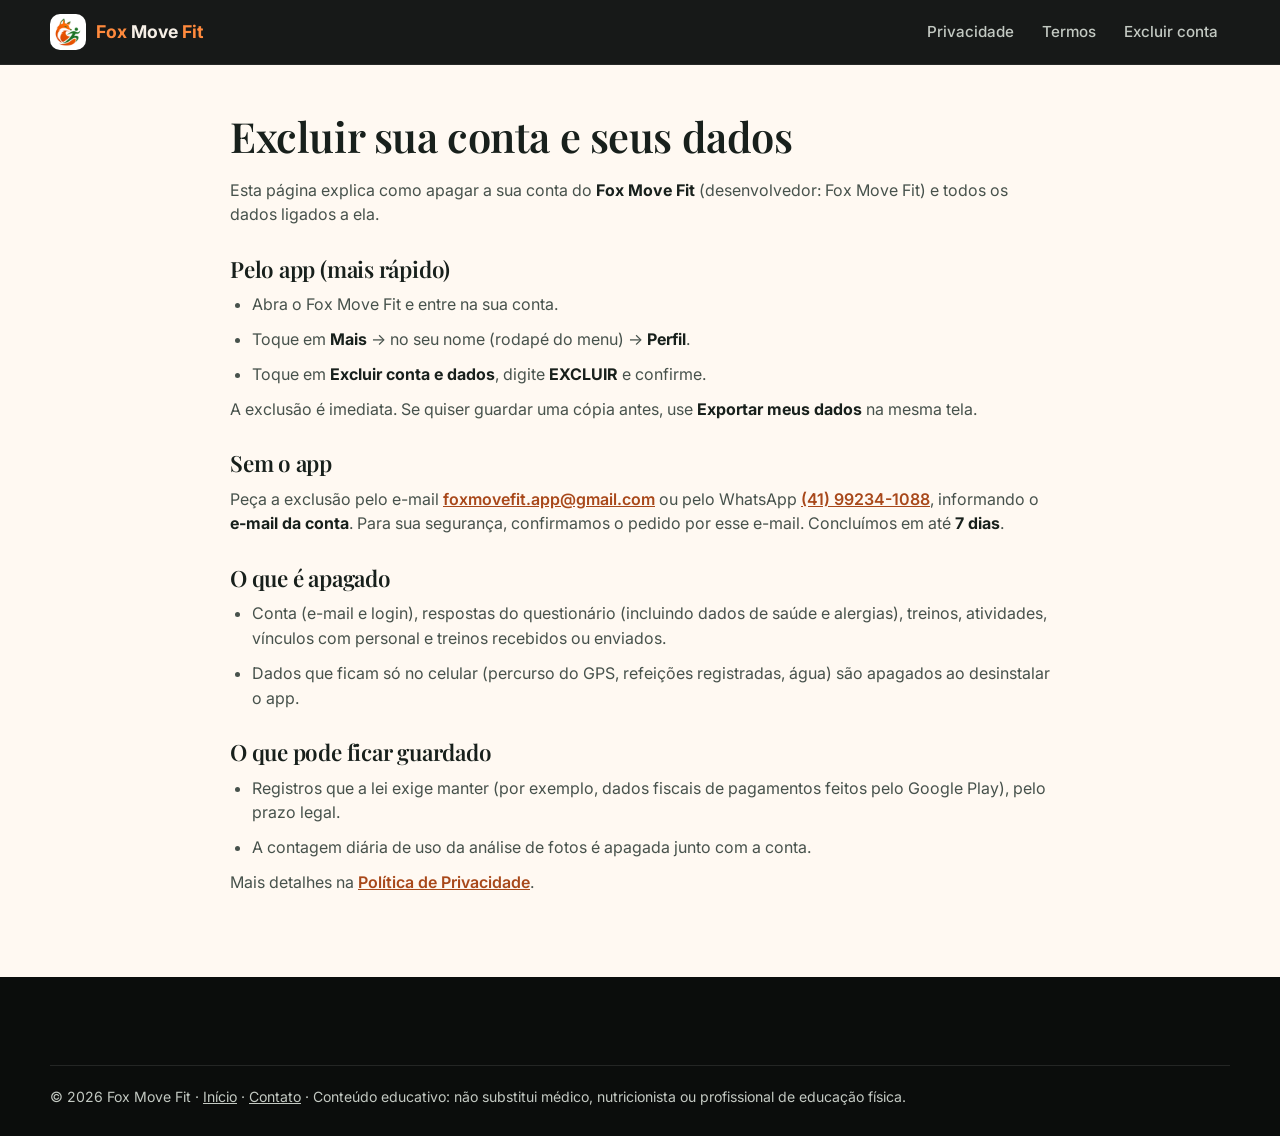
==== commit fc94736b: "Nova landing: seções claras e escuras, lista de espera, fotos e telas do app Co-Authored-By: Claude " ====
--- a/excluir-conta/index.html
+++ b/excluir-conta/index.html
@@ -1,10 +1,11 @@
 <!doctype html>
 <html lang="pt-BR"><head><meta charset="utf-8"><meta name="viewport" content="width=device-width,initial-scale=1">
-<title>Fox Move Fit · Excluir conta e dados</title><link rel="icon" href="/favicon.png"><link rel="stylesheet" href="/estilo.css?v=202611101858"></head>
+<title>Fox Move Fit · Excluir conta e dados</title><link rel="icon" href="/favicon.png"><link rel="preconnect" href="https://fonts.googleapis.com"><link rel="preconnect" href="https://fonts.gstatic.com" crossorigin><link href="https://fonts.googleapis.com/css2?family=Playfair+Display:wght@600&family=Inter:wght@400;600;700&display=swap" rel="stylesheet"><link rel="stylesheet" href="/estilo.css?v=202611111"></head>
 <body>
-<header class="top"><div class="wrap"><a class="brand" href="/"><img src="/img/icone-192.png" alt=""><span><span class="fox">Fox</span> <span class="move">Move</span> <span class="fit">Fit</span></span></a>
-<nav class="links"><a href="/privacidade/">Privacidade</a><a href="/termos/">Termos</a></nav></div></header>
-<main class="doc">
+<a class="skip" href="#conteudo">Pular para o conteúdo</a>
+<header class="top"><div class="wrap bar"><a class="brand" href="/" aria-label="Fox Move Fit, página inicial"><img src="/img/icone-192.png" alt="" width="36" height="36"><span><span class="fox">Fox</span> <span class="move">Move</span> <span class="fit">Fit</span></span></a>
+<nav class="links legal-links" aria-label="Documentos"><a href="/privacidade/">Privacidade</a><a href="/termos/">Termos</a><a href="/excluir-conta/">Excluir conta</a></nav></div></header>
+<main class="doc" id="conteudo">
 <h1>Excluir sua conta e seus dados</h1>
 <p>Esta página explica como apagar a sua conta do <strong>Fox Move Fit</strong> (desenvolvedor: Fox Move Fit) e todos os dados ligados a ela.</p>
 
@@ -34,5 +35,5 @@
 </ul>
 <p>Mais detalhes na <a href="/privacidade/">Política de Privacidade</a>.</p>
 </main>
-<footer><div class="wrap"><span>© 2026 Fox Move Fit</span><span class="links"><a href="/">Início</a><a href="mailto:foxmovefit.app@gmail.com">Contato</a></span></div></footer>
+<footer class="foot"><div class="wrap"><p class="legal">© 2026 Fox Move Fit · <a href="/">Início</a> · <a href="mailto:foxmovefit.app@gmail.com">Contato</a> · Conteúdo educativo: não substitui médico, nutricionista ou profissional de educação física.</p></div></footer>
 </body></html>
--- a/estilo.css
+++ b/estilo.css
@@ -1,231 +1,349 @@
-/* Fox Move Fit — site escuro com o laranja da raposa (ação) e o verde (progresso). */
+/* Fox Move Fit · site
+   Paleta: preto #0B0D0C, verde-floresta #14352B, sálvia #C9D8C4, laranja Fox #FF8A3D, creme #F5EBDD, branco quente #FFF9F2.
+   Escuro só no topo, no app, em personal, na comunidade e no rodapé; o resto alterna creme, sálvia e branco quente. */
 :root {
-  --bg: #0b0d0c; --bg2: #111513; --surface: #161a18; --surface2: #1d2220; --line: #2a302d;
-  --text: #f3f5f4; --muted: #a3aca7; --orange: #ff8a3d; --orange2: #f26a1b; --green: #41ee92; --green2: #0e9f4f;
-}
-* { box-sizing: border-box; }
-html { scroll-behavior: smooth; }
-html, body { overflow-x: clip; }
-body { margin: 0; background: var(--bg); color: var(--text); font: 16px/1.6 "Poppins", system-ui, -apple-system, "Segoe UI", Roboto, sans-serif; }
-a { color: var(--green); }
-img { max-width: 100%; display: block; }
-.wrap { max-width: 1160px; margin: 0 auto; padding: 0 16px; }
-.eyebrow { color: var(--green); font-size: 12px; font-weight: 700; letter-spacing: 2.5px; text-transform: uppercase; }
-.accent { background: linear-gradient(90deg, var(--orange), #ffb36b); -webkit-background-clip: text; background-clip: text; color: transparent; }
-.green { color: var(--green); }
-h1, h2, h3 { line-height: 1.1; margin: 0; letter-spacing: -.5px; }
-h2 { font-size: clamp(26px, 4vw, 38px); font-weight: 800; }
-.sub { color: var(--muted); margin: 8px 0 0; }
+  --black: #0b0d0c;
+  --forest: #14352b;
+  --forest-2: #1c4436;
+  --sage: #c9d8c4;
+  --orange: #ff8a3d;
+  --orange-ink: #a8481a;   /* laranja escurecido para texto sobre fundo claro (contraste AA) */
+  --cream: #f5ebdd;
+  --warm: #fff9f2;
+  --ink: #18201c;
+  --ink-2: #47524c;
+  --line: rgba(20, 53, 43, .14);
+  --on-dark: #f6efe6;
+  --on-dark-2: #c3c9c2;
+  --radius: 20px;
+  --shadow: 0 18px 40px -18px rgba(11, 13, 12, .35);
+  --serif: "Playfair Display", Georgia, "Times New Roman", serif;
+  --sans: Inter, system-ui, -apple-system, "Segoe UI", Roboto, sans-serif;
+}
+
+*, *::before, *::after { box-sizing: border-box; }
+html { scroll-behavior: smooth; -webkit-text-size-adjust: 100%; }
+body { margin: 0; font-family: var(--sans); font-size: 1rem; line-height: 1.55; color: var(--ink); background: var(--warm); overflow-x: hidden; }
+img { max-width: 100%; height: auto; display: block; }
+a { color: inherit; }
+h1, h2, h3 { margin: 0; line-height: 1.12; }
+h1, h2 { font-family: var(--serif); font-weight: 600; letter-spacing: -.01em; }
+h3 { font-size: 1.12rem; font-weight: 700; }
+p { margin: 0; }
+ul, ol { margin: 0; padding: 0; list-style: none; }
+figure { margin: 0; }
+em { font-style: italic; }
+
+.wrap { width: min(1180px, 100% - 32px); margin-inline: auto; }
+.wrap.narrow { width: min(820px, 100% - 32px); }
+
+/* Ícones (Material Symbols, os mesmos do app) */
+.ms { font-family: "Material Symbols Rounded"; font-weight: normal; font-style: normal; font-size: 22px; line-height: 1; letter-spacing: normal; text-transform: none; display: inline-block; white-space: nowrap; direction: ltr; -webkit-font-smoothing: antialiased; font-feature-settings: "liga"; overflow: hidden; flex: none; }
+
+/* Acessibilidade */
+.skip { position: absolute; left: 12px; top: -60px; z-index: 100; background: var(--orange); color: var(--black); padding: 10px 16px; border-radius: 10px; font-weight: 700; text-decoration: none; }
+.skip:focus { top: 12px; }
+:focus-visible { outline: 3px solid var(--orange); outline-offset: 3px; border-radius: 6px; }
+.sec.cream :focus-visible, .sec.sage :focus-visible, .sec.warm :focus-visible { outline-color: var(--forest); }
+.sec .commission :focus-visible { outline-color: var(--orange); }
+
+/* Botões */
+.btn { display: inline-flex; align-items: center; justify-content: center; gap: 8px; min-height: 48px; padding: 12px 22px; border-radius: 999px; font-weight: 700; font-size: 1rem; text-decoration: none; border: 2px solid transparent; transition: transform .15s ease, background-color .15s ease, border-color .15s ease; cursor: pointer; text-align: center; }
+.btn .ms { font-size: 20px; }
+.btn.primary { background: var(--orange); color: var(--black); }
+.btn.primary:hover { background: #ff9d5c; transform: translateY(-1px); }
+.btn.ghost { border-color: rgba(246, 239, 230, .4); color: var(--on-dark); }
+.btn.ghost:hover { border-color: var(--on-dark); }
+.btn.small { min-height: 44px; padding: 8px 18px; font-size: .95rem; }
+.btn.big { min-height: 54px; padding: 14px 26px; font-size: 1.05rem; }
+.btn.dark-btn { background: var(--black); color: var(--warm); }
+.btn.dark-btn:hover { background: var(--forest); }
+.btn.line-btn { border-color: var(--black); color: var(--black); }
+.btn.line-btn:hover { background: rgba(11, 13, 12, .08); }
+
+.eyebrow { font-size: .8rem; font-weight: 700; letter-spacing: .14em; text-transform: uppercase; color: var(--orange-ink); margin-bottom: 12px; }
+.sub { color: var(--ink-2); font-size: 1.08rem; margin-top: 14px; max-width: 60ch; }
+.fine { font-size: .88rem; color: var(--ink-2); }
 
 /* Cabeçalho */
-header.top { position: sticky; top: 0; z-index: 10; background: rgba(11, 13, 12, .82); backdrop-filter: blur(10px); border-bottom: 1px solid rgba(255,255,255,.06); }
-header.top .wrap { display: flex; align-items: center; gap: 24px; height: 68px; }
-.brand { display: flex; align-items: center; gap: 10px; text-decoration: none; color: var(--text); font-weight: 800; font-size: 20px; letter-spacing: -.3px; }
-.brand img { width: 36px; height: 36px; border-radius: 10px; background: #fff; }
-.brand .fox, .brand .fit { color: var(--orange); } .brand .move { color: var(--green); }
-nav.links { display: flex; gap: 22px; font-size: 14px; margin-left: 12px; }
-nav.links a { color: var(--muted); text-decoration: none; }
-nav.links a:hover { color: var(--text); }
-header.top .cta { margin-left: auto; }
-@media (max-width: 820px) { nav.links { display: none; } }
-
-/* Botões */
-.btn { display: inline-flex; align-items: center; gap: 8px; padding: 13px 22px; border-radius: 12px; font-weight: 700; font-size: 15px; text-decoration: none; transition: transform .15s, filter .15s; }
-.btn:hover { transform: translateY(-1px); filter: brightness(1.06); }
-.btn.primary { background: linear-gradient(135deg, var(--orange), var(--orange2)); color: #1a0d03; box-shadow: 0 10px 30px rgba(255, 138, 61, .25); }
-.btn.ghost { border: 1px solid var(--line); color: var(--text); background: rgba(255,255,255,.03); }
-.btn.small { padding: 9px 16px; font-size: 14px; }
-
-/* Topo com foto */
-.hero { position: relative; min-height: 640px; display: flex; align-items: center; overflow: hidden; }
-.hero .bg { position: absolute; inset: 0; background: url(/img/hero.webp) center 30% / cover no-repeat; }
-.hero .bg::after { content: ""; position: absolute; inset: 0; background: linear-gradient(90deg, rgba(11,13,12,.97) 0%, rgba(11,13,12,.85) 40%, rgba(11,13,12,.35) 75%, rgba(11,13,12,.6) 100%), linear-gradient(0deg, var(--bg) 0%, transparent 30%); }
-.hero .wrap { position: relative; display: grid; grid-template-columns: 1.25fr .75fr; gap: 32px; align-items: center; padding: 72px 16px; }
-.hero h1 { font-size: clamp(40px, 6.4vw, 72px); font-weight: 800; letter-spacing: -1.5px; margin: 14px 0 18px; }
-.hero p.lead { color: #c9d0cc; font-size: 18px; max-width: 520px; margin: 0 0 28px; }
-.hero .ctas { display: flex; flex-wrap: wrap; gap: 12px; }
-.stats { display: flex; flex-wrap: wrap; gap: 32px; margin-top: 40px; }
-.stats b { display: block; font-size: 28px; font-weight: 800; }
-.stats span { color: var(--muted); font-size: 13px; }
-.pillars { display: grid; gap: 22px; justify-self: end; }
-.pillar { display: flex; gap: 14px; align-items: center; }
-.pillar i { width: 46px; height: 46px; border-radius: 14px; display: grid; place-items: center; font-style: normal; font-size: 22px; background: rgba(65, 238, 146, .1); border: 1px solid rgba(65, 238, 146, .25); }
-.pillar b { display: block; letter-spacing: 1.5px; font-size: 14px; }
-.pillar span { color: var(--muted); font-size: 13px; }
-@media (max-width: 860px) { .hero .wrap { grid-template-columns: 1fr; } .pillars { justify-self: start; grid-template-columns: repeat(3, auto); gap: 18px; } .pillar i { width: 40px; height: 40px; } .hero { min-height: 0; } }
-@media (max-width: 520px) { .pillars { grid-template-columns: 1fr; } }
-
-section { padding: 72px 0; }
-.head { display: flex; align-items: end; justify-content: space-between; gap: 16px; margin-bottom: 28px; }
-.head a { color: var(--green); text-decoration: none; font-weight: 600; font-size: 14px; white-space: nowrap; }
+.top { position: sticky; top: 0; z-index: 50; background: rgba(11, 13, 12, .95); color: var(--on-dark); border-bottom: 1px solid rgba(255, 255, 255, .07); backdrop-filter: blur(10px); }
+.bar { position: relative; display: flex; align-items: center; gap: 20px; min-height: 64px; }
+.brand { display: inline-flex; align-items: center; gap: 10px; min-height: 44px; text-decoration: none; font-weight: 700; font-size: 1.1rem; white-space: nowrap; }
+.brand img { width: 36px; height: 36px; border-radius: 10px; }
+.brand .fox, .brand .fit { color: var(--orange); }
+.brand .move { color: var(--on-dark); }
+.links { display: flex; gap: 4px; margin-left: auto; }
+.links a { text-decoration: none; color: var(--on-dark-2); padding: 10px 12px; border-radius: 10px; font-size: .95rem; font-weight: 500; }
+.links a:hover { color: var(--on-dark); background: rgba(255, 255, 255, .06); }
+.cta-nav { flex: none; }
+.show-sm { display: none; }
+.menu-btn { display: none; width: 44px; height: 44px; border-radius: 12px; border: 1px solid rgba(255, 255, 255, .18); background: transparent; color: var(--on-dark); align-items: center; justify-content: center; cursor: pointer; flex: none; }
+.menu-btn .ms { font-size: 24px; }
+
+/* Topo */
+.hero { position: relative; background: var(--black); color: var(--on-dark); overflow: hidden; isolation: isolate; }
+.hero-pic img { position: absolute; inset: 0; width: 100%; height: 100%; object-fit: cover; object-position: 70% 40%; z-index: -2; }
+.hero::before { content: ""; position: absolute; inset: 0; z-index: -1; background: linear-gradient(90deg, rgba(11, 13, 12, .96) 0%, rgba(11, 13, 12, .82) 36%, rgba(11, 13, 12, .2) 64%, rgba(11, 13, 12, 0) 80%), linear-gradient(0deg, rgba(11, 13, 12, .85) 0%, rgba(11, 13, 12, 0) 30%); }
+.hero-txt { min-height: min(86vh, 720px); display: flex; flex-direction: column; justify-content: center; padding: 56px 0 44px; }
+.hero-txt > * { max-width: 560px; }
+.hero .eyebrow { color: var(--orange); }
+.hero h1 { font-size: clamp(2.6rem, 5.4vw, 4.6rem); line-height: 1.02; }
+.hero h1 em { color: var(--orange); }
+.hero .lead { font-size: 1.15rem; color: var(--on-dark-2); margin-top: 18px; max-width: 46ch; }
+.ctas { display: flex; flex-wrap: wrap; gap: 12px; margin-top: 28px; }
+.note { margin-top: 14px; font-size: .9rem; color: var(--on-dark-2); }
+.stats { display: flex; gap: 12px; margin-top: 32px; }
+.stats li { flex: 1; max-width: 170px; padding: 12px 14px; border-radius: 16px; background: rgba(255, 255, 255, .06); border: 1px solid rgba(255, 255, 255, .1); }
+.stats b { display: block; font-family: var(--serif); font-size: 1.9rem; line-height: 1; color: var(--orange); }
+.stats span { display: block; font-size: .85rem; color: var(--on-dark-2); margin-top: 6px; line-height: 1.25; }
+
+/* Seções */
+.sec { padding: 88px 0; }
+.sec.cream { background: var(--cream); }
+.sec.sage { background: var(--sage); }
+.sec.warm { background: var(--warm); }
+.sec.forest { background: var(--forest); color: var(--on-dark); }
+.sec.dark { background: var(--black); color: var(--on-dark); }
+.sec.forest .eyebrow, .sec.dark .eyebrow { color: var(--orange); }
+.sec.forest .sub, .sec.dark .sub { color: var(--on-dark-2); }
+.sec h2 { font-size: clamp(2rem, 3.6vw, 3rem); }
+.sec.cream h2 em, .sec.sage h2 em, .sec.warm h2 em { color: var(--orange-ink); }
+.sec.forest h2 em, .sec.dark h2 em { color: var(--orange); }
+.sec.sage .eyebrow, .sec.sage h2 em { color: #8a3712; }
+.head { margin-bottom: 40px; }
+.head.center { text-align: center; }
+.head.center .sub { margin-inline: auto; }
 
 /* Programas */
-.programs { display: grid; grid-template-columns: repeat(4, 1fr); gap: 16px; }
-@media (max-width: 960px) { .programs { grid-template-columns: repeat(2, 1fr); } }
-@media (max-width: 520px) { .programs { grid-template-columns: 1fr; } }
-.program { position: relative; border-radius: 20px; overflow: hidden; min-height: 300px; display: flex; flex-direction: column; justify-content: space-between; padding: 20px; border: 1px solid var(--line); background: var(--surface) center / cover no-repeat; isolation: isolate; }
-.program::before { content: ""; position: absolute; inset: 0; z-index: -1; background: linear-gradient(180deg, rgba(11,13,12,.92) 0%, rgba(11,13,12,.55) 45%, rgba(11,13,12,.15) 100%); }
-.program .ico { font-size: 24px; }
-.program h3 { font-size: 21px; margin-top: 8px; }
-.program p { color: #c9d0cc; font-size: 13px; margin: 6px 0 0; max-width: 220px; }
-.program .tag { align-self: flex-start; font-size: 12px; font-weight: 700; padding: 6px 12px; border-radius: 999px; background: rgba(0,0,0,.55); border: 1px solid rgba(255,255,255,.18); color: var(--text); }
-
-/* Objetivos */
-.goals { background: var(--bg2); border-top: 1px solid var(--line); border-bottom: 1px solid var(--line); }
-.goal-row { display: grid; grid-template-columns: repeat(8, 1fr); gap: 12px; }
-@media (max-width: 860px) { .goal-row { grid-template-columns: repeat(4, 1fr); } }
-.goal { text-align: center; font-size: 13px; color: var(--muted); }
-.goal i { display: grid; place-items: center; width: 64px; height: 64px; margin: 0 auto 8px; border-radius: 50%; font-style: normal; font-size: 26px; background: var(--surface); border: 1px solid var(--line); }
+.programs { display: grid; grid-template-columns: repeat(4, 1fr); gap: 20px; }
+.program { background: var(--warm); border-radius: var(--radius); overflow: hidden; box-shadow: var(--shadow); display: flex; flex-direction: column; border: 1px solid var(--line); }
+.program img { width: 100%; aspect-ratio: 4 / 3; object-fit: cover; }
+.pbody { position: relative; padding: 32px 20px 20px; display: flex; flex-direction: column; gap: 8px; flex: 1; }
+.picon { position: absolute; top: -24px; left: 20px; width: 48px; height: 48px; border-radius: 14px; background: var(--orange); color: var(--black); display: grid; place-items: center; font-size: 26px; box-shadow: 0 8px 18px -8px rgba(168, 72, 26, .7); }
+.pbody p { color: var(--ink-2); font-size: .95rem; }
+.meta { display: flex; flex-direction: column; gap: 6px; margin-top: auto; padding-top: 12px; border-top: 1px solid var(--line); font-size: .88rem; color: var(--ink); }
+.meta li { display: flex; align-items: center; gap: 8px; }
+.meta .ms { font-size: 18px; color: var(--forest); }
+
+.goals-title { margin: 56px 0 18px; font-family: var(--serif); font-size: 1.6rem; font-weight: 600; }
+.goals { display: grid; grid-template-columns: repeat(4, 1fr); gap: 12px; }
+.goals li { display: flex; align-items: center; gap: 12px; padding: 12px 14px; min-height: 56px; border-radius: 16px; background: var(--warm); border: 1px solid var(--line); font-weight: 600; }
+.goals .ms { width: 36px; height: 36px; display: grid; place-items: center; border-radius: 10px; background: var(--sage); color: var(--forest); font-size: 22px; }
 
 /* App */
-.app .wrap { display: grid; grid-template-columns: 1fr 1fr; gap: 48px; align-items: center; }
-@media (max-width: 860px) { .app .wrap { grid-template-columns: 1fr; } }
-.phones { position: relative; height: 560px; }
-.phone { position: absolute; width: 250px; border-radius: 34px; padding: 9px; background: #050606; border: 1px solid #2f3633; box-shadow: 0 30px 80px rgba(0,0,0,.55); }
-.phone img { border-radius: 26px; }
-.phone.a { left: 4%; top: 0; transform: rotate(-6deg); }
-.phone.b { left: 42%; top: 70px; transform: rotate(5deg); }
-.glow { position: absolute; width: min(380px, 90%); aspect-ratio: 1; left: 15%; top: 90px; border-radius: 50%; background: radial-gradient(circle, rgba(65,238,146,.22), transparent 65%); filter: blur(10px); }
-@media (max-width: 520px) { .phones { height: 430px; } .phone { width: 190px; } .phone.b { left: 38%; } }
-.features { display: grid; grid-template-columns: repeat(2, 1fr); gap: 14px; margin: 26px 0; }
-.feature { display: flex; gap: 12px; align-items: flex-start; font-size: 14px; color: var(--muted); }
-.feature b { color: var(--text); display: block; font-size: 15px; }
-.feature i { font-style: normal; font-size: 20px; }
-.store { display: inline-flex; align-items: center; gap: 12px; padding: 10px 18px; border-radius: 12px; border: 1px solid var(--line); background: #000; color: var(--text); text-decoration: none; }
-.store small { display: block; font-size: 11px; color: var(--muted); }
-.store b { font-size: 17px; }
-
-/* Receitas */
-.recipes { display: grid; grid-template-columns: repeat(4, 1fr); gap: 14px; }
-@media (max-width: 760px) { .recipes { grid-template-columns: repeat(2, 1fr); } }
-.recipe { border-radius: 18px; overflow: hidden; border: 1px solid var(--line); background: var(--surface); }
-.recipe img { aspect-ratio: 1; object-fit: cover; width: 100%; }
-.recipe span { display: block; padding: 10px 14px; font-size: 14px; font-weight: 600; }
+.app { display: grid; grid-template-columns: 1.2fr 1fr; gap: 48px; align-items: center; }
+.phones { position: relative; display: grid; grid-template-columns: 1fr 1.15fr 1fr; align-items: center; padding: 20px 0; }
+.phone { border-radius: 32px; padding: 7px; background: #050605; border: 1px solid rgba(255, 255, 255, .14); box-shadow: 0 30px 60px -24px rgba(0, 0, 0, .7); overflow: hidden; }
+.phone img { border-radius: 26px; width: 100%; aspect-ratio: 1 / 2; object-fit: cover; object-position: top; }
+.phone.p1 { transform: translateX(10%) rotate(-4deg) scale(.94); z-index: 1; }
+.phone.p2 { position: relative; z-index: 2; }
+.phone.p3 { transform: translateX(-10%) rotate(4deg) scale(.94); z-index: 1; }
+.features { display: grid; grid-template-columns: 1fr 1fr; gap: 14px; margin: 28px 0 30px; }
+.features li { display: flex; gap: 12px; padding: 16px; border-radius: 16px; background: rgba(255, 255, 255, .05); border: 1px solid rgba(255, 255, 255, .1); }
+.features b { display: block; }
+.features li > div > span { display: block; font-size: .92rem; color: var(--on-dark-2); }
+.fi { width: 40px; height: 40px; border-radius: 12px; display: grid; place-items: center; background: rgba(255, 138, 61, .16); color: var(--orange); font-size: 22px; }
+
+/* Corrida */
+.split { display: grid; grid-template-columns: 1fr 1.05fr; gap: 56px; align-items: center; }
+.ticks { display: flex; flex-direction: column; gap: 14px; margin-top: 26px; }
+.ticks li { display: flex; gap: 12px; align-items: flex-start; }
+.ticks .ms { width: 36px; height: 36px; border-radius: 10px; display: grid; place-items: center; background: var(--warm); color: var(--forest); font-size: 20px; }
+.ticks.dark .ms { background: var(--sage); }
+.ticks li > span:last-child { padding-top: 6px; }
+.runpanel { position: relative; padding-bottom: 170px; }
+.runphoto { width: 78%; aspect-ratio: 1; object-fit: cover; border-radius: 24px; box-shadow: var(--shadow); }
+.mapcard { position: absolute; right: 0; bottom: 0; width: 62%; padding: 14px; border-radius: 22px; background: var(--warm); box-shadow: 0 24px 50px -20px rgba(11, 13, 12, .45); }
+.mapcard svg { width: 100%; height: auto; display: block; }
+.example { position: absolute; top: 24px; left: 24px; font-size: .75rem; font-weight: 700; letter-spacing: .06em; text-transform: uppercase; background: var(--black); color: var(--warm); padding: 4px 10px; border-radius: 999px; }
+.runstats { display: grid; grid-template-columns: repeat(4, 1fr); gap: 6px; margin: 12px 0 0; }
+.runstats div { min-width: 0; }
+.runstats dt { font-size: .74rem; color: var(--ink-2); font-weight: 600; }
+.runstats dd { margin: 0; font-weight: 700; font-size: 1.15rem; color: var(--ink); white-space: nowrap; }
+.runstats small { font-size: .72rem; color: var(--ink-2); font-weight: 600; }
+
+/* Alimentação */
+.food { display: grid; grid-template-columns: 1fr 1.1fr; gap: 32px; align-items: start; }
+.menu-day { background: var(--cream); border-radius: 24px; padding: 26px; border: 1px solid var(--line); }
+.menu-day h3 { font-family: var(--serif); font-weight: 600; font-size: 1.4rem; margin-bottom: 16px; }
+.meals { display: flex; flex-direction: column; gap: 10px; }
+.meals li { display: flex; align-items: center; gap: 14px; background: var(--warm); border-radius: 16px; padding: 8px 14px 8px 8px; }
+.meals img { width: 64px; height: 64px; border-radius: 12px; object-fit: cover; flex: none; }
+.meals li > div { flex: 1; min-width: 0; }
+.when { display: block; font-size: .78rem; font-weight: 700; color: var(--orange-ink); text-transform: uppercase; letter-spacing: .06em; }
+.meals b { display: block; font-size: .98rem; line-height: 1.3; }
+.kcal { font-size: .88rem; font-weight: 600; color: var(--ink-2); white-space: nowrap; }
+.macros { display: grid; grid-template-columns: repeat(4, 1fr); gap: 8px; margin: 16px 0 10px; }
+.macros li { background: var(--warm); border-radius: 12px; padding: 10px 8px; text-align: center; font-size: .8rem; color: var(--ink-2); line-height: 1.25; }
+.macros b { display: block; font-size: 1.05rem; color: var(--ink); }
+.gallery { display: grid; grid-template-columns: repeat(2, 1fr); gap: 14px; }
+.gallery figure { position: relative; border-radius: 18px; overflow: hidden; box-shadow: var(--shadow); }
+.gallery img { width: 100%; aspect-ratio: 4 / 3; object-fit: cover; }
+.gallery figcaption { position: absolute; left: 10px; right: 10px; bottom: 10px; font-size: .85rem; font-weight: 600; color: var(--warm); background: rgba(11, 13, 12, .7); padding: 6px 10px; border-radius: 10px; line-height: 1.3; }
+.diet-tags { display: flex; flex-wrap: wrap; gap: 8px; margin: 20px 0 6px; }
+.diet-tags li { display: inline-flex; align-items: center; gap: 6px; padding: 8px 14px; border-radius: 999px; background: var(--sage); color: var(--forest); font-weight: 600; font-size: .9rem; }
+.diet-tags .ms { font-size: 18px; }
 
 /* Personal */
-.band { background: radial-gradient(800px 300px at 80% 0%, rgba(255,138,61,.14), transparent), var(--bg2); border-top: 1px solid var(--line); border-bottom: 1px solid var(--line); }
-.band .wrap { display: grid; grid-template-columns: 1.1fr .9fr; gap: 32px; align-items: center; }
-@media (max-width: 860px) { .band .wrap { grid-template-columns: 1fr; } }
-.big { font-size: 64px; font-weight: 800; line-height: 1; }
-.card { background: var(--surface); border: 1px solid var(--line); border-radius: 20px; padding: 26px; }
-ul.ticks { list-style: none; padding: 0; margin: 18px 0 0; }
-ul.ticks li { padding: 6px 0 6px 30px; position: relative; color: #c9d0cc; }
-ul.ticks li::before { content: "✓"; position: absolute; left: 0; color: var(--green); font-weight: 800; }
+.pro { display: grid; grid-template-columns: 1.4fr 1fr; gap: 28px; align-items: stretch; }
+.pro-steps { display: grid; grid-template-columns: 1fr 1fr; gap: 14px; }
+.pro-steps li { display: flex; flex-direction: column; gap: 6px; padding: 22px; border-radius: var(--radius); background: var(--warm); border: 1px solid var(--line); box-shadow: 0 10px 24px -18px rgba(11, 13, 12, .35); }
+.pro-steps .ms { width: 44px; height: 44px; border-radius: 12px; display: grid; place-items: center; background: var(--sage); color: var(--forest); margin-bottom: 6px; }
+.pro-steps span:last-child { color: var(--ink-2); font-size: .94rem; }
+.commission { border-radius: 24px; padding: 28px; background: linear-gradient(160deg, var(--forest-2), var(--forest)); color: var(--on-dark); box-shadow: var(--shadow); display: flex; flex-direction: column; gap: 12px; }
+.big-ico { font-size: 32px; color: var(--orange); }
+.pct { font-family: var(--serif); font-size: 4rem; line-height: 1; color: var(--orange); font-weight: 600; }
+.commission p { color: var(--on-dark); }
+.commission .fine { color: var(--on-dark-2); }
+.commission .btn { align-self: flex-start; margin-top: 6px; }
 
 /* Como funciona */
-.steps { display: grid; grid-template-columns: repeat(3, 1fr); gap: 16px; counter-reset: s; }
-@media (max-width: 760px) { .steps { grid-template-columns: 1fr; } }
-.step { background: var(--surface); border: 1px solid var(--line); border-radius: 20px; padding: 24px; }
-.step::before { counter-increment: s; content: counter(s); display: grid; place-items: center; width: 40px; height: 40px; border-radius: 12px; background: rgba(255,138,61,.14); color: var(--orange); font-weight: 800; margin-bottom: 14px; }
-.step h3 { font-size: 18px; }
-.step p { color: var(--muted); margin: 6px 0 0; font-size: 14px; }
+.steps { display: grid; grid-template-columns: repeat(3, 1fr); gap: 20px; }
+.steps li { padding: 28px 24px; border-radius: var(--radius); background: var(--cream); border: 1px solid var(--line); }
+.num { display: grid; place-items: center; width: 44px; height: 44px; border-radius: 50%; background: var(--forest); color: var(--warm); font-weight: 700; margin-bottom: 14px; }
+.steps h3 { margin-bottom: 6px; }
+.steps p { color: var(--ink-2); }
 
 /* Comunidade */
-.join { margin: 0 auto; max-width: 1160px; border-radius: 24px; overflow: hidden; display: grid; grid-template-columns: 300px 1fr; border: 1px solid var(--line); background: var(--surface); }
-.join .pic { background: url(/img/p-corrida.webp) center / cover; min-height: 200px; }
-.join .txt { padding: 32px; display: flex; flex-wrap: wrap; align-items: center; justify-content: space-between; gap: 18px; }
-@media (max-width: 760px) { .join { grid-template-columns: 1fr; margin: 0 16px; } }
+.quotes { display: grid; grid-template-columns: repeat(3, 1fr); gap: 18px; }
+.quote { position: relative; display: flex; flex-direction: column; gap: 12px; padding: 26px 22px 22px; border-radius: var(--radius); background: var(--warm); color: var(--ink); }
+.badge { position: absolute; top: 14px; right: 14px; font-size: .72rem; font-weight: 700; letter-spacing: .06em; text-transform: uppercase; padding: 4px 10px; border-radius: 999px; background: var(--cream); color: var(--ink-2); border: 1px dashed rgba(71, 82, 76, .5); }
+.stars { display: flex; gap: 2px; color: #b85f1a; }
+.stars .ms { font-variation-settings: "FILL" 1; font-size: 20px; }
+.stars .off { color: #c9c2b8; }
+.quote blockquote { margin: 0; font-family: var(--serif); font-size: 1.12rem; line-height: 1.45; }
+.who { font-size: .9rem; color: var(--ink-2); margin-top: auto; }
+.result { display: flex; align-items: center; gap: 8px; font-size: .88rem; font-weight: 600; color: var(--forest); background: var(--sage); padding: 8px 12px; border-radius: 12px; }
+.result .ms { font-size: 18px; }
+.community { margin-top: 32px; display: flex; flex-wrap: wrap; align-items: center; justify-content: space-between; gap: 16px; padding: 22px 26px; border-radius: var(--radius); background: var(--forest); color: var(--on-dark); }
+.sec .community :focus-visible { outline-color: var(--orange); }
+.community p { max-width: 56ch; }
 
 /* Dúvidas */
-details { background: var(--surface); border: 1px solid var(--line); border-radius: 14px; padding: 16px 20px; margin-bottom: 10px; }
-details summary { font-weight: 600; cursor: pointer; }
-details p { color: var(--muted); margin: 10px 0 0; }
-
-footer { border-top: 1px solid var(--line); padding: 44px 0; color: var(--muted); font-size: 14px; background: #080a09; }
-footer .cols { display: grid; grid-template-columns: 1.4fr 1fr 1fr 1fr; gap: 24px; }
-@media (max-width: 760px) { footer .cols { grid-template-columns: 1fr 1fr; } }
-footer h4 { color: var(--text); margin: 0 0 10px; font-size: 14px; }
-footer a { color: var(--muted); text-decoration: none; display: block; padding: 3px 0; }
-footer a:hover { color: var(--text); }
-footer .legal { margin-top: 32px; font-size: 12px; }
-
-/* Páginas de texto (privacidade, termos, excluir conta) */
-.doc { max-width: 760px; margin: 0 auto; padding: 40px 16px 56px; }
-.doc h1 { font-size: 34px; margin: 0 0 6px; }
-.doc h2 { font-size: 20px; margin: 30px 0 8px; color: var(--green); }
-.doc p, .doc li { color: #c9d0cc; }
-.doc li { margin: 4px 0; }
-footer .wrap { display: flex; flex-wrap: wrap; gap: 12px 24px; align-items: center; }
-footer .wrap .links { display: flex; gap: 16px; margin-left: auto; }
-footer .wrap .links a { display: inline; }
-
-/* Seções lado a lado (corrida e dieta) */
-.split .wrap { display: grid; grid-template-columns: 1fr 1fr; gap: 48px; align-items: center; }
-@media (max-width: 860px) { .split .wrap { grid-template-columns: 1fr; } }
-.diet { background: var(--bg2); border-top: 1px solid var(--line); border-bottom: 1px solid var(--line); }
-.diet .recipes { grid-template-columns: repeat(2, 1fr); }
-.media.run { position: relative; }
-.media.run img { border-radius: 24px; width: 100%; aspect-ratio: 1; object-fit: cover; border: 1px solid var(--line); }
-.runcard { position: absolute; right: -12px; bottom: -24px; width: 260px; padding: 18px; border-radius: 20px; background: rgba(17,21,19,.92); border: 1px solid var(--line); backdrop-filter: blur(8px); box-shadow: 0 20px 50px rgba(0,0,0,.5); }
-@media (max-width: 520px) { .runcard { right: 8px; width: 220px; } }
-.runbig { font-size: 40px; font-weight: 800; margin-top: 4px; } .runbig small { font-size: 16px; color: var(--muted); }
-.runrow { display: flex; justify-content: space-between; margin-top: 8px; } .runrow b { display: block; } .runrow span { font-size: 11px; color: var(--muted); }
-.route { width: 100%; margin-top: 10px; }
-.macro { margin-top: 22px; padding: 20px; }
-.macrotop { display: flex; justify-content: space-between; align-items: center; } .macrotop b { font-size: 28px; } .macrotop span { color: var(--muted); }
-.pill { font-size: 12px; padding: 4px 10px; border-radius: 999px; background: rgba(65,238,146,.12); color: var(--green) !important; }
-.bars { display: grid; gap: 10px; margin-top: 14px; }
-.bars div { display: grid; grid-template-columns: 96px 1fr 52px; align-items: center; gap: 10px; font-size: 13px; color: var(--muted); }
-.bars i { height: 8px; border-radius: 99px; background: linear-gradient(90deg, var(--c) var(--v), var(--surface2) var(--v)); }
-.bars small { text-align: right; color: var(--text); }
-
-/* ===== Modo luxury: serifa elegante, linhas finas, mais respiro, brilho âmbar ===== */
-:root { --gold: #e9b27a; --line: rgba(233, 178, 122, .16); --surface: #121514; --bg2: #0e1110; }
-body { font-family: "Inter", system-ui, sans-serif; font-weight: 300; letter-spacing: .1px;
-  background: radial-gradient(1200px 600px at 85% -10%, rgba(255,138,61,.08), transparent 60%), var(--bg); }
-h1, h2, h3, .big, .runbig, .stats b, .macrotop b { font-family: "Playfair Display", Georgia, serif; font-weight: 500; letter-spacing: -.3px; }
-h2 { font-size: clamp(30px, 4.4vw, 46px); }
-.accent { font-style: italic; background: linear-gradient(90deg, #ffb36b, var(--gold) 55%, #fff1df); -webkit-background-clip: text; background-clip: text; }
-.eyebrow { color: var(--gold); font-weight: 500; letter-spacing: 4px; font-size: 11px; }
-.eyebrow::before { content: ""; display: inline-block; width: 28px; height: 1px; background: var(--gold); vertical-align: middle; margin-right: 12px; }
-section { padding: 104px 0; }
-.sub, .hero p.lead { font-weight: 300; }
-.btn { border-radius: 999px; font-weight: 500; letter-spacing: 1.5px; text-transform: uppercase; font-size: 12.5px; padding: 15px 28px; }
-.btn.primary { background: linear-gradient(135deg, #ffb36b, var(--orange2)); color: #160a02; box-shadow: 0 12px 40px rgba(255,138,61,.28); }
-.btn.ghost { border-color: rgba(233,178,122,.4); background: transparent; }
-.btn.small { padding: 10px 20px; }
-header.top { background: rgba(10,12,11,.7); border-bottom: 1px solid var(--line); }
-nav.links a { letter-spacing: 1.5px; text-transform: uppercase; font-size: 12px; }
-.hero { min-height: 760px; }
-.hero h1 { font-size: clamp(46px, 7vw, 86px); font-weight: 500; letter-spacing: -1px; }
-.hero .bg { transform: scale(1.04); filter: saturate(.85) contrast(1.05); }
-.hero .bg::after { background: linear-gradient(90deg, rgba(10,12,11,.98) 0%, rgba(10,12,11,.88) 42%, rgba(10,12,11,.45) 75%, rgba(10,12,11,.7) 100%), linear-gradient(0deg, var(--bg) 0%, transparent 35%); }
-.stats { gap: 0; } .stats > div { padding: 0 28px; border-left: 1px solid var(--line); } .stats > div:first-child { padding-left: 0; border-left: 0; }
-.stats b { font-size: 38px; color: var(--gold); }
-.stats span { letter-spacing: 1px; text-transform: uppercase; font-size: 11px; }
-.pillar i { border-radius: 50%; background: transparent; border-color: rgba(233,178,122,.35); }
-.pillar b { font-weight: 500; letter-spacing: 3px; font-size: 12px; color: var(--gold); }
-.program, .recipe, .card, .step, details, .join, .runcard, .phone { border-color: var(--line); }
-.program { min-height: 360px; border-radius: 4px; }
-.program h3 { font-size: 24px; }
-.program .tag { background: transparent; border-color: rgba(233,178,122,.45); letter-spacing: 1.5px; text-transform: uppercase; font-size: 10.5px; font-weight: 500; }
-.recipe, .card, .step, details, .join { border-radius: 6px; }
-.recipe span { font-weight: 400; letter-spacing: .3px; }
-.goal i { background: transparent; border-color: rgba(233,178,122,.3); }
-.goal { letter-spacing: 1px; text-transform: uppercase; font-size: 11px; }
-.step::before { border-radius: 50%; background: transparent; border: 1px solid rgba(233,178,122,.5); color: var(--gold); font-family: "Playfair Display", serif; }
-ul.ticks li::before { content: "—"; color: var(--gold); }
-.big { font-size: 84px; }
-details summary { font-weight: 400; }
-footer { background: #070908; }
-footer h4 { letter-spacing: 2px; text-transform: uppercase; font-size: 11px; color: var(--gold); font-weight: 500; }
-.store { border-radius: 999px; border-color: rgba(233,178,122,.4); }
-
-/* Foto do topo em alta resolução (pessoa à direita, texto à esquerda) */
-.hero .bg { background-image: url(/img/hero-lux.webp); background-position: 70% center; transform: none; filter: none; }
-.hero .bg::after { background: linear-gradient(90deg, rgba(10,12,11,.92) 0%, rgba(10,12,11,.7) 38%, rgba(10,12,11,.1) 65%, rgba(10,12,11,0) 100%), linear-gradient(0deg, var(--bg) 0%, transparent 28%); }
+.faq { display: flex; flex-direction: column; gap: 10px; }
+.faq details { background: var(--cream); border-radius: 16px; border: 1px solid var(--line); }
+.faq summary { list-style: none; cursor: pointer; display: flex; align-items: center; justify-content: space-between; gap: 16px; min-height: 56px; padding: 14px 20px; font-weight: 700; font-size: 1.05rem; border-radius: 16px; }
+.faq summary::-webkit-details-marker { display: none; }
+.faq summary::after { content: "expand_more"; font-family: "Material Symbols Rounded"; font-size: 24px; font-weight: normal; line-height: 1; color: var(--orange-ink); transition: transform .2s ease; flex: none; }
+.faq details[open] summary::after { transform: rotate(180deg); }
+.faq details p { padding: 0 20px 18px; color: var(--ink-2); }
+.faq a { color: var(--orange-ink); font-weight: 600; }
+
+/* Chamada final */
+.final { background: var(--orange); color: var(--black); padding: 56px 0; }
+.final-in { display: flex; flex-wrap: wrap; align-items: center; justify-content: space-between; gap: 24px; }
+.final h2 { font-size: clamp(1.9rem, 3.4vw, 2.6rem); }
+.final p { margin-top: 8px; max-width: 52ch; font-size: 1.05rem; }
+.final-ctas { display: flex; flex-wrap: wrap; gap: 12px; }
+.final :focus-visible { outline-color: var(--black); }
+
+/* Rodapé */
+.foot { background: var(--black); color: var(--on-dark-2); padding: 56px 0 28px; }
+.foot .cols { display: grid; grid-template-columns: 1.4fr 1fr 1fr 1fr; gap: 28px; }
+.foot .brand { margin-bottom: 10px; }
+.foot h2 { font-family: var(--sans); font-size: .82rem; letter-spacing: .12em; text-transform: uppercase; color: var(--on-dark); margin-bottom: 8px; }
+.foot nav a { display: flex; align-items: center; text-decoration: none; min-height: 40px; }
+.foot nav a:hover { color: var(--orange); }
+.foot .legal { border-top: 1px solid rgba(255, 255, 255, .1); margin-top: 32px; padding-top: 20px; font-size: .88rem; }
+
+/* Páginas legais e de exclusão de conta */
+.doc { width: min(820px, 100% - 32px); margin: 0 auto; padding: 48px 0 72px; }
+.doc h1 { font-size: clamp(2rem, 4vw, 2.6rem); margin-bottom: 18px; }
+.doc h2 { font-size: 1.4rem; margin: 30px 0 10px; }
+.doc p, .doc li { color: var(--ink-2); margin-bottom: 10px; }
+.doc ul, .doc ol { padding-left: 22px; list-style: disc; }
+.doc ol { list-style: decimal; }
+.doc a { color: var(--orange-ink); font-weight: 600; }
+.doc strong { color: var(--ink); }
+
+/* Tablet */
+@media (max-width: 1080px) {
+  .programs { grid-template-columns: repeat(2, 1fr); }
+  .goals { grid-template-columns: repeat(2, 1fr); }
+  .app, .split, .food, .pro { grid-template-columns: 1fr; gap: 40px; }
+  .phones { max-width: 560px; margin: 0 auto; width: 100%; }
+  .runpanel { max-width: 560px; margin: 0 auto; width: 100%; }
+  .quotes { grid-template-columns: 1fr 1fr; }
+  .foot .cols { grid-template-columns: 1fr 1fr; }
+}
+
+/* Menu recolhido */
+@media (max-width: 980px) {
+  .links { display: none; position: absolute; left: -16px; right: -16px; top: 100%; flex-direction: column; gap: 0; padding: 8px 16px 16px; background: var(--black); border-bottom: 1px solid rgba(255, 255, 255, .1); }
+  .menu-open .links { display: flex; }
+  .links a { padding: 14px 8px; font-size: 1.05rem; border-bottom: 1px solid rgba(255, 255, 255, .06); border-radius: 0; }
+  .menu-btn { display: inline-flex; }
+  .cta-nav { margin-left: auto; }
+  .bar { gap: 12px; }
+  .legal-links { display: flex; position: static; flex-direction: row; padding: 0; background: none; border: 0; margin-left: auto; }
+  .legal-links a { padding: 10px 6px; font-size: .88rem; border: 0; white-space: nowrap; }
+}
+@media (max-width: 440px) {
+  .bar:has(.legal-links) .brand > span { display: none; }
+}
+
+/* Celular e tablet em pé: foto em cima, texto colado embaixo, sem vão escuro */
 @media (max-width: 860px) {
-  .hero .bg { background-image: url(/img/hero-lux-m.webp); background-position: 78% center; }
-  .hero .bg::after { background: linear-gradient(0deg, rgba(10,12,11,.97) 35%, rgba(10,12,11,.55) 70%, rgba(10,12,11,.35) 100%); }
-}
-
-/* Foto limpa: os pilares saem do topo; no celular a foto aparece em cima do texto */
-.hero .pillars { display: none; }
-.hero .wrap { grid-template-columns: 1fr; }
-@media (max-width: 860px) {
-  .hero .bg { background-size: auto 340px; background-position: 72% top; background-repeat: no-repeat; background-color: var(--bg); }
-  .hero .bg::after { background: linear-gradient(180deg, rgba(10,12,11,0) 0px, rgba(10,12,11,.15) 200px, var(--bg) 340px); }
-  .hero .wrap { padding-top: 250px; }
-}
-.hero .wrap { width: 100%; }
-.hero .wrap > div:first-child { max-width: 600px; }
+  .hero::before { display: none; }
+  .hero-pic { display: block; position: relative; }
+  .hero-pic img { position: static; width: 100%; height: clamp(220px, 52vw, 420px); object-position: 62% 30%; }
+  .hero-pic::after { content: ""; position: absolute; left: 0; right: 0; bottom: 0; height: 45%; background: linear-gradient(0deg, var(--black), rgba(11, 13, 12, 0)); }
+  .hero-txt { min-height: 0; padding: 0 0 36px; margin-top: -44px; position: relative; }
+  .hero-txt > * { max-width: none; }
+  .hero h1 { font-size: clamp(2.4rem, 9.6vw, 3.6rem); }
+  .hero .lead { font-size: 1.02rem; margin-top: 12px; }
+  .ctas { margin-top: 20px; }
+  .note { margin-top: 10px; }
+  .stats { margin-top: 20px; gap: 8px; }
+  .stats li { max-width: none; padding: 10px; }
+  .stats b { font-size: 1.6rem; }
+  .stats span { font-size: .78rem; }
+  .sec { padding: 64px 0; }
+  .head { margin-bottom: 28px; }
+}
+
+@media (max-width: 600px) {
+  .hide-sm { display: none; }
+  .show-sm { display: inline; }
+  .brand { font-size: 1rem; }
+  .brand img { width: 32px; height: 32px; }
+  .ctas .btn { width: 100%; }
+  .programs { grid-template-columns: 1fr; gap: 14px; }
+  .program { flex-direction: row; }
+  .program img { width: 36%; aspect-ratio: auto; align-self: stretch; }
+  .pbody { padding: 16px; gap: 6px; }
+  .picon { position: static; width: 36px; height: 36px; font-size: 20px; border-radius: 10px; }
+  .pbody p { font-size: .9rem; }
+  .meta { font-size: .82rem; }
+  .goals { gap: 8px; }
+  .goals li { padding: 10px; gap: 8px; font-size: .9rem; }
+  .goals .ms { width: 32px; height: 32px; font-size: 20px; }
+  .features { grid-template-columns: 1fr; }
+  .phone { border-radius: 22px; padding: 4px; }
+  .phone img { border-radius: 18px; }
+  .runpanel { padding-bottom: 0; }
+  .runphoto { width: 100%; aspect-ratio: 4 / 3; object-position: 50% 30%; }
+  .mapcard { position: relative; right: auto; width: auto; margin: -48px 12px 0; }
+  .pro-steps li, .steps li { display: grid; grid-template-columns: 44px 1fr; column-gap: 14px; row-gap: 2px; padding: 16px; align-items: start; }
+  .pro-steps .ms, .steps .num { grid-row: span 2; margin: 0; }
+  .steps h3 { margin: 0; }
+  .runstats { grid-template-columns: repeat(2, 1fr); row-gap: 8px; }
+  .menu-day { padding: 18px; }
+  .meals img { width: 56px; height: 56px; }
+  .macros { grid-template-columns: repeat(2, 1fr); }
+  .pro-steps { grid-template-columns: 1fr; }
+  .steps, .quotes { grid-template-columns: 1fr; }
+  .community .btn, .commission .btn, .final-ctas .btn { width: 100%; }
+  .commission .btn { align-self: stretch; }
+  .pct { font-size: 3.2rem; }
+  .foot .cols > div:first-child { grid-column: 1 / -1; }
+}
+
+@media (max-width: 340px) {
+  .cta-nav { padding-inline: 12px; font-size: .88rem; }
+}
+
+@media (prefers-reduced-motion: reduce) {
+  html { scroll-behavior: auto; }
+  *, *::before, *::after { transition: none !important; animation: none !important; }
+}
